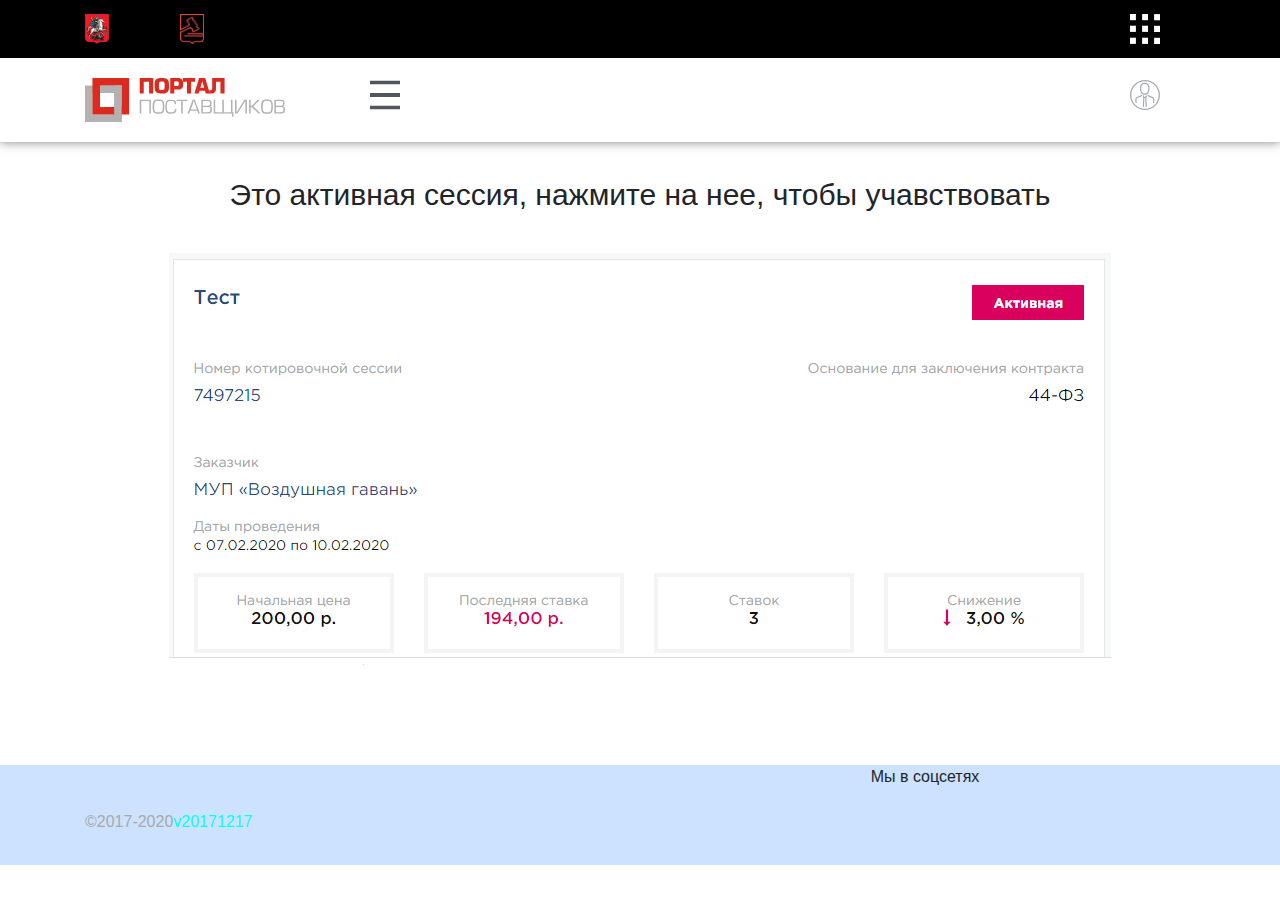
==== mos/cat_session.html @ 6be178e0 "Add files via upload" ====
<!DOCTYPE HTML>
<html lang="ru">
    <head>
    <link rel="stylesheet" href="https://maxcdn.bootstrapcdn.com/bootstrap/4.0.0/css/bootstrap.min.css" integrity="sha384-Gn5384xqQ1aoWXA+058RXPxPg6fy4IWvTNh0E263XmFcJlSAwiGgFAW/dAiS6JXm" crossorigin="anonymous">
    <script src="https://maxcdn.bootstrapcdn.com/bootstrap/4.0.0/js/bootstrap.min.js" integrity="sha384-JZR6Spejh4U02d8jOt6vLEHfe/JQGiRRSQQxSfFWpi1MquVdAyjUar5+76PVCmYl" crossorigin="anonymous"></script>
    <title>Портал потавщиков | Закупки у единственноого поставщика</title>
    <link rel="stylesheet" href="css/main.css">
    <link rel="stylesheet" href="css/cat_session.css">
    <meta charset="utf-8">
    </head>
    <body>
        <header class="top_header">
        <div class="container">
            <div class="row">
                <div class="col-lg-1 top_header_item">
                    <img class="header_icon" src="images/mos_logo.png" height="30px" width="24px">
                </div>
                <div class="col-lg-1 top_header_item">
                    <img class="header_icon" src="images/tender.png" height="30px" width="24px">
                </div>
                <div class="col-lg-1 ml-auto top_header_item">
                    <img class="header_icon" src="images/squares.svg" height="30px" width="30px">
                </div>
            </div>
        </div>
    </header>
    <header class="lower_header">
        <div class="container">
            <div class="row">
                <a class="col-lg-3" href="index.html">
                     <img src="images/pp_logo.svg" width="200px" height="56px" style="margin-top: 14px; margin-bottom: 14px;">
                </a>
                <div class="col-lg-2">
                    <img src="images/burger.svg" height="30px" width="30px" style="margin-bottom: 22px; margin-top: 22px;">
                </div>
                <div class="col-lg-1 ml-auto">
                    <img src="images/user.svg" height="30px" width="30px" style="margin-bottom: 22px; margin-top: 22px;">
                </div>
            </div>
        </div>
    </header>
    <section>
    <div class="container">
        <div class="row">
           <p class="annotation col-lg-12" style="font-size: 30px; margin-top: 30px;">Это активная сессия, нажмите на нее, чтобы учавствовать </p>
            <a class="active_session col-lg-12 centered" data-toggle="collapse" href="#collapse_info" role="button" aria-expanded="false" aria-controls="collapse_info">
                <img src="images/session_prev.PNG" alt="">
            </a>
            <div class="collapse" id="collapse_info">
               <p class="annotation col-lg-12" style="font-size: 30px; margin-top: 30px;">Отлично! Теперь сделайте ставку </p><a name="collapse_info"></a>
               <img src="images/session.PNG" alt="" style="margin-left: 100px;">
               <a class="btn btn-danger" href="#zatemnenie">Cделать ставку</a>
            </div>
        </div>
    </div>
    </section>
    <footer>
        <div class="container">
            <div class="row">
                <div class="col-lg-5 f_info">
                    <div class="text">
                    <span class="copyright">©2017-2020</span><span class="version">v20171217</span>
                    </div>
                </div>
                <div class="col-lg-6 ml-auto centered social">
                    <p>Мы в соцсетях</p>  
                </div>
            </div>
        </div>
    </footer>
    <script src="https://code.jquery.com/jquery-3.4.1.slim.min.js" integrity="sha384-J6qa4849blE2+poT4WnyKhv5vZF5SrPo0iEjwBvKU7imGFAV0wwj1yYfoRSJoZ+n" crossorigin="anonymous"></script>
    <script src="https://cdn.jsdelivr.net/npm/popper.js@1.16.0/dist/umd/popper.min.js" integrity="sha384-Q6E9RHvbIyZFJoft+2mJbHaEWldlvI9IOYy5n3zV9zzTtmI3UksdQRVvoxMfooAo" crossorigin="anonymous"></script>
    <script src="https://stackpath.bootstrapcdn.com/bootstrap/4.4.1/js/bootstrap.min.js" integrity="sha384-wfSDF2E50Y2D1uUdj0O3uMBJnjuUD4Ih7YwaYd1iqfktj0Uod8GCExl3Og8ifwB6" crossorigin="anonymous"></script>
    <script src="timer.js"></script>
    <div id="zatemnenie">
      <div id="okno">
        Lorem ipsum dolor sit.<br>
        <a href="#" class="close">Закрыть окно</a>
      </div>
    </div>
 
    </body>
</html>
---- mos/css/main.css ----
a{
    text-decoration: none;
    color: black;
}
a:hover{
    text-decoration: none;
    color: black;
}
.top_header{
    background: black;
    height: 58px;
}
.header_icon{
    margin-top: 14px;
}
.lower_header{
    padding: 0;
    vertical-align: top;
    height: 84px;
    box-shadow: 0 0 10px rgba(0 , 0 , 0 , 0.5)
}

.sq_icon{
    color: white;
    height , width: 30px;
    background-color: white;
}
.centered{
    text-align: center;
}
h1{
    margin-top: 20px;
    font-size: 30px;
}
.variants{
    margin-top: 100px;
    min-height: 200px;
/*    background-color: darkgray;*/
    margin-left: 10px;
    border: 3px solid aquamarine;
}
.variants:hover{
    border: 3px solid cornflowerblue;
    cursor: pointer;
}
.variants_description{
    margin-top: 30px;
}
footer{
    height: 100px;
    background-color: #cce2ff;
    margin-top: 100px;
}
.copyright{
    font-weight: 500;
    color: darkgrey;
    margin-top: 50px;
}
.version{
    color: aqua;
    font-weight: 500;
    margin-top: 50px;
}
.text{
    margin-top: 45px;
}
.annotation{
    text-align: center;
    margin-top: 30px;
    display: inline-block;
}
---- mos/css/cat_session.css ----
.active_session{
    margin-top: 20px;
    padding: 0;
}
.session{
}
.btn{
    margin-left: 900px;
}
  #zatemnenie {
        background: rgba(102, 102, 102, 0.5);
        width: 100%;
        height: 100%;
        position: absolute;
        top: 40;
        left: 0;
        display: none;
      }
      #okno {
        width: 300px;
        height: 50px;
        text-align: center;
        padding: 15px;
        border: 3px solid #0000cc;
        border-radius: 10px;
        color: #0000cc;
        position: absolute;
        top: 40;
        right: 0;
        bottom: 0;
        left: 0;
        margin: auto;
        background: #fff;
      }
      #zatemnenie:target {display: block;}
      .close {
        display: inline-block;
        border: 1px solid #0000cc;
        color: #0000cc;
        padding: 0 12px;
        margin: 10px;
        text-decoration: none;
        background: #f2f2f2;
        font-size: 14pt;
        cursor:pointer;
      }
      .close:hover {background: #e6e6ff;}
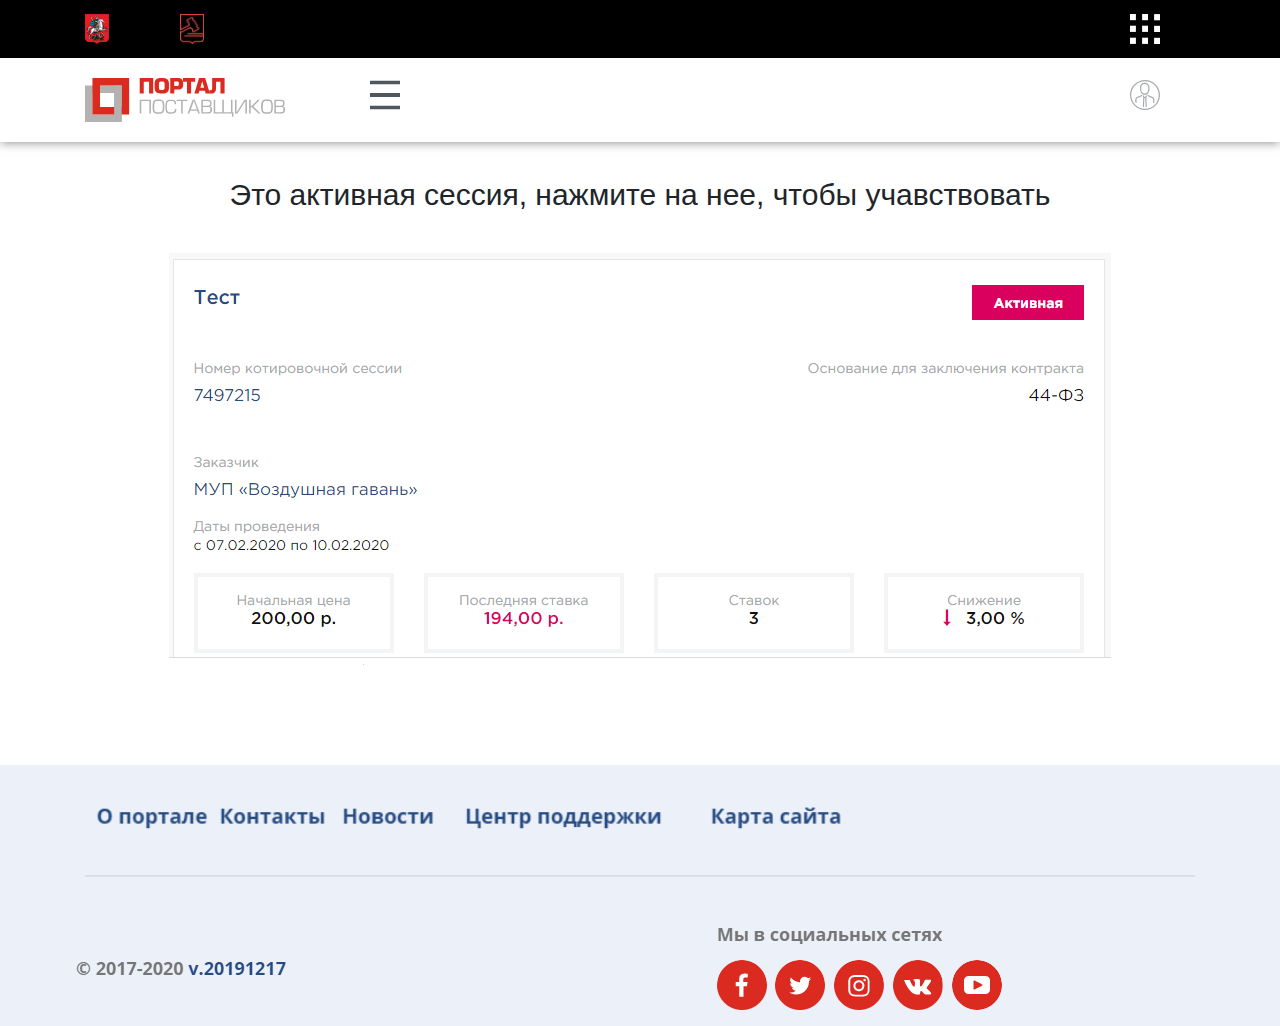
==== commit ae88f87b: "Add files via upload" ====
--- a/mos/cat_session.html
+++ b/mos/cat_session.html
@@ -3,7 +3,7 @@
     <head>
     <link rel="stylesheet" href="https://maxcdn.bootstrapcdn.com/bootstrap/4.0.0/css/bootstrap.min.css" integrity="sha384-Gn5384xqQ1aoWXA+058RXPxPg6fy4IWvTNh0E263XmFcJlSAwiGgFAW/dAiS6JXm" crossorigin="anonymous">
     <script src="https://maxcdn.bootstrapcdn.com/bootstrap/4.0.0/js/bootstrap.min.js" integrity="sha384-JZR6Spejh4U02d8jOt6vLEHfe/JQGiRRSQQxSfFWpi1MquVdAyjUar5+76PVCmYl" crossorigin="anonymous"></script>
-    <title>Портал потавщиков | Закупки у единственноого поставщика</title>
+    <title>Инструкции | Котировочные сессии</title>
     <link rel="stylesheet" href="css/main.css">
     <link rel="stylesheet" href="css/cat_session.css">
     <meta charset="utf-8">
@@ -49,35 +49,48 @@
             <div class="collapse" id="collapse_info">
                <p class="annotation col-lg-12" style="font-size: 30px; margin-top: 30px;">Отлично! Теперь сделайте ставку </p><a name="collapse_info"></a>
                <img src="images/session.PNG" alt="" style="margin-left: 100px;">
-               <a class="btn btn-danger" href="#zatemnenie">Cделать ставку</a>
+               <a class="btn btn-danger btn_1" data-toggle="collapse" href="#Panalcollapse" role="button" aria-expanded="false" aria-controls="Panalcollapse">Cделать ставку</a>
             </div>
         </div>
     </div>
     </section>
-    <footer>
+    <section class="collapse" id="Panalcollapse">
+        <div class="container" >
+              <div class="row">
+                <p class="annotation col-lg-12" style="font-size: 30px; margin-top: 30px;">Осталось только подтвердить!</p>
+                 <div class="panel col-lg-12">
+                     <p class="centered" style="margin-top: 20px; font-weight: 600;font-size: 25px; height: 25px;">Сделайте вашу ставку</p>
+                     <p class="centered" style="margin-top: 150px; font-weight: 600;font-size: 25px; height: 25px;">190 руб</p>
+                     <a class="centered" style="margin-top: 20px; font-weight: 600;font-size: 30px;
+	                 background-color:red; cursor: pointer">
+                    <p>Подтвердить</p></a>
+                 </div>
+                 <button class="btn btn-danger" style="MAR">Начать использовать<br> портал поставщиков</button>
+              </div>
+        </div>
+    </section>
+   <footer>
         <div class="container">
             <div class="row">
-                <div class="col-lg-5 f_info">
+                <!--<div class="col-lg-5 f_info">
                     <div class="text">
                     <span class="copyright">©2017-2020</span><span class="version">v20171217</span>
                     </div>
-                </div>
-                <div class="col-lg-6 ml-auto centered social">
-                    <p>Мы в соцсетях</p>  
-                </div>
+                    
+                </div>-->
+                <!--<div class="col-lg-6 ml-auto centered social">
+                    <p>Мы в соцсетях</p>
+                </div>-->
+                <img src="images/footer_menu.PNG" class="col-lg-12" alt="">
+                <img src="images/footer.PNG" alt="">
             </div>
         </div>
     </footer>
     <script src="https://code.jquery.com/jquery-3.4.1.slim.min.js" integrity="sha384-J6qa4849blE2+poT4WnyKhv5vZF5SrPo0iEjwBvKU7imGFAV0wwj1yYfoRSJoZ+n" crossorigin="anonymous"></script>
     <script src="https://cdn.jsdelivr.net/npm/popper.js@1.16.0/dist/umd/popper.min.js" integrity="sha384-Q6E9RHvbIyZFJoft+2mJbHaEWldlvI9IOYy5n3zV9zzTtmI3UksdQRVvoxMfooAo" crossorigin="anonymous"></script>
     <script src="https://stackpath.bootstrapcdn.com/bootstrap/4.4.1/js/bootstrap.min.js" integrity="sha384-wfSDF2E50Y2D1uUdj0O3uMBJnjuUD4Ih7YwaYd1iqfktj0Uod8GCExl3Og8ifwB6" crossorigin="anonymous"></script>
-    <script src="timer.js"></script>
-    <div id="zatemnenie">
-      <div id="okno">
-        Lorem ipsum dolor sit.<br>
-        <a href="#" class="close">Закрыть окно</a>
-      </div>
-    </div>
+<!--    <script src="timer.js"></script>-->
+    
  
     </body>
 </html>--- a/mos/css/main.css
+++ b/mos/css/main.css
@@ -47,8 +47,8 @@
     margin-top: 30px;
 }
 footer{
-    height: 100px;
-    background-color: #cce2ff;
+    min-height: 100px;
+    background-color: #ecf1f9;
     margin-top: 100px;
 }
 .copyright{
--- a/mos/css/cat_session.css
+++ b/mos/css/cat_session.css
@@ -4,44 +4,29 @@
 }
 .session{
 }
-.btn{
+.btn_1{
     margin-left: 900px;
 }
-  #zatemnenie {
-        background: rgba(102, 102, 102, 0.5);
-        width: 100%;
-        height: 100%;
-        position: absolute;
-        top: 40;
-        left: 0;
-        display: none;
-      }
-      #okno {
-        width: 300px;
-        height: 50px;
-        text-align: center;
-        padding: 15px;
-        border: 3px solid #0000cc;
-        border-radius: 10px;
-        color: #0000cc;
-        position: absolute;
-        top: 40;
-        right: 0;
-        bottom: 0;
-        left: 0;
-        margin: auto;
-        background: #fff;
-      }
-      #zatemnenie:target {display: block;}
-      .close {
-        display: inline-block;
-        border: 1px solid #0000cc;
-        color: #0000cc;
-        padding: 0 12px;
-        margin: 10px;
-        text-decoration: none;
-        background: #f2f2f2;
-        font-size: 14pt;
-        cursor:pointer;
-      }
-      .close:hover {background: #e6e6ff;}+.panel{
+    height: 300px;
+    width: 500px;
+    
+    background-color: #dbdbdb;
+    box-shadow: 0 0 10px rgba(0 , 0 , 0 , 0.5);
+}
+  
+.price{
+    background-color: #ededed;
+    height: 60px;
+    margin-top: 330px;
+    margin-bottom: 0;
+}
+.agree{
+  background-color: red;
+    margin-top: 225px;
+    height: 60px;
+}
+.agree p{
+    padding-top: 30px;
+    color: white;
+}